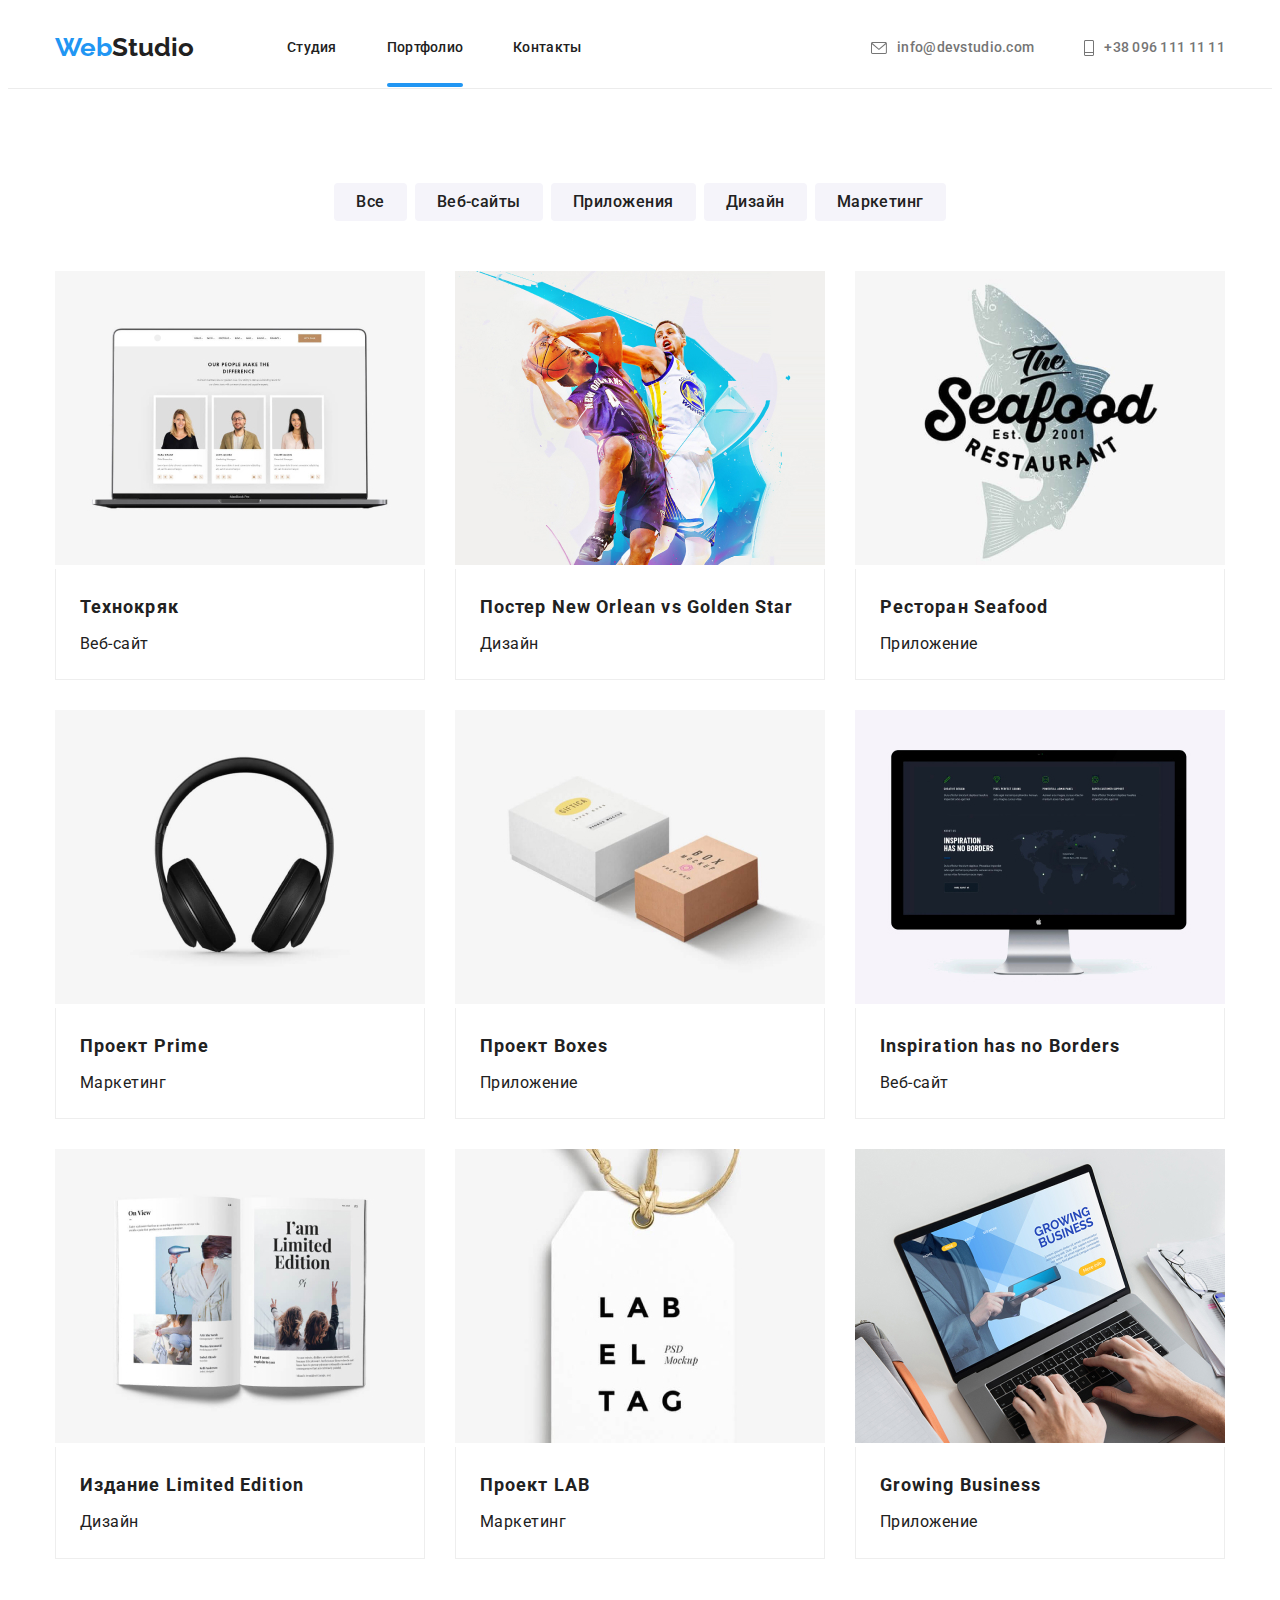
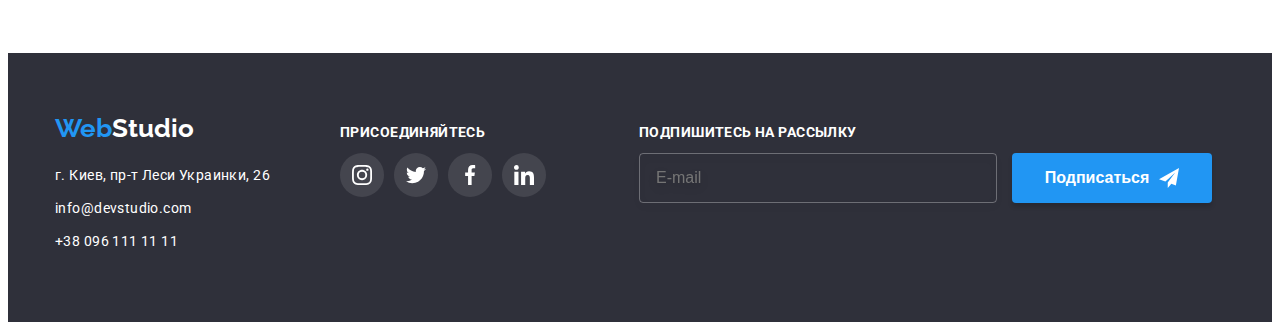
==== portfolio.html @ 54c2283b "first" ====
<!DOCTYPE html>
<html lang="en">
<head>
    <meta charset="UTF-8">
    <meta http-equiv="X-UA-Compatible" content="IE=edge">
    <meta name="viewport" content="width=device-width, initial-scale=1.0">
    <title>Document</title>
    <link rel="preconnect" href="https://fonts.googleapis.com">
    <link rel="preconnect" href="https://fonts.gstatic.com" crossorigin>
    <link href="https://fonts.googleapis.com/css2?family=Raleway:wght@700&family=Roboto:wght@400;500;700;900&display=swap"
        rel="stylesheet">
        <link rel="stylesheet" href="https://cdnjs.cloudflare.com/ajax/libs/modern-normalize/1.1.0/modern-normalize.min.css"
            integrity="sha512-wpPYUAdjBVSE4KJnH1VR1HeZfpl1ub8YT/NKx4PuQ5NmX2tKuGu6U/JRp5y+Y8XG2tV+wKQpNHVUX03MfMFn9Q=="
            crossorigin="anonymous" referrerpolicy="no-referrer" />
    <link rel="stylesheet" href="./css/styles.css">
</head>
<body>
<header class="header header-portfolio">
    <div class="container header-container">
        <div class="connect-header-logo">
            <a class="logo-title-up link" href=""><span class="logo-letters-up">Web</span>Studio</a>
        </div>
        <!--Navigation panel-->
        <nav class="nav-list">
            <ul class="header-list list">
                <li class="header-item"><a class="menu-link  link " href="./index.html">Студия</a></li>
                <li class="header-item"><a class="menu-link curent-page link" href="./portfolio.html">Портфолио</a></li>
                <li class="header-item"><a class="menu-link link" href="">Контакты</a></li>
            </ul>
        </nav>

        <ul class="nav-link list">
            <li class="item nav-items">
                <a class="mail-item link" href="mailto:info@devstudio.com">
                    <svg class="mail-icon" width="16" height="12">
                        <use href="./images/symbol-defs.svg#icon-mail"></use>
                    </svg>info@devstudio.com
                </a>

            </li>
            <li class="item nav-items">
                <a class="phone-item link" href="tel:+380961111111">
                    <svg class="phone-icon" width="10" height="16">
                        <use href="./images/symbol-defs.svg#icon-phone"></use>
                    </svg>+38 096 111 11 11</a>
            </li>
        </ul>
    </div>
</header>
<main>

        <section class="filter-section">
            <div class="filter-container container">
            <ul class="filter-section-list list">
                <li class="item">
                    <button type="button" class="button">Все</button>
                </li>
            
                <li class="item">
                    <button type="button" class="button">Веб-сайты</button>
                </li>
            
                <li class="item">
                    <button type="button" class="button">Приложения</button>
                </li>
            
                <li class="item">
                    <button type="button" class="button">Дизайн</button>
                </li>
            
                <li class="item">
                    <button type="button" class="button">Маркетинг</button>
                </li>
            </ul>

            <ul class="portfolio-list list">
               <li class="portfolio-list-item">
                   <div class="portfolio-card-wrap">
                        <img class="portfolio-image" src="./images/img.jpg" alt="страница сайта" width="370" >
                        <p class="portfolio-txt">Технокряк это современная площадка распространения коронавируса. Компании используют эту платформу для цифрового
                        шпионажа и атак на защищённые сервера конкурентов.</p>
                    </div>
                    <div class="portfolio-cards">
                        <h2 class="portfolio-list-title">Технокряк</h2>
                        <p class="portfolio-list-paragraph">Веб-сайт</p>
                    </div>
               </li>
                <li class="portfolio-list-item">
                    <div class="portfolio-card-wrap">
                        <img class="portfolio-image" src="./images/basketball.jpg" alt="баскетбол" width="370">
                        <p class="portfolio-txt">Технокряк это современная площадка распространения коронавируса. Компании используют эту платформу для цифрового
                        шпионажа и атак на защищённые сервера конкурентов.</p>
                    </div>
                    <div class="portfolio-cards">
                        <h2 class="portfolio-list-title">Постер New Orlean vs Golden Star</h2>
                        <p class="portfolio-list-paragraph">Дизайн</p>
                    </div>
                </li>
                <li class="portfolio-list-item">
                    <div class="portfolio-card-wrap">
                        <img class="portfolio-image" src="./images/seafood.jpg" alt="логотип ресторана" width="370">
                        <p class="portfolio-txt">Технокряк это современная площадка распространения коронавируса. Компании используют эту платформу для цифрового
                        шпионажа и атак на защищённые сервера конкурентов.</p>
                    </div>

                    <div class="portfolio-cards">
                        <h2 class="portfolio-list-title">Ресторан Seafood</h2>
                        <p class="portfolio-list-paragraph">Приложение</p>
                    </div>
               </li>
               <li class="portfolio-list-item">
                   <div class="portfolio-card-wrap">
                        <img class="portfolio-image" src="./images/prime.jpg" alt="наушники" width="370">
                        <p class="portfolio-txt">Технокряк это современная площадка распространения коронавируса. Компании используют эту платформу для цифрового
                        шпионажа и атак на защищённые сервера конкурентов.</p>
                    </div>
                    <div class="portfolio-cards">
                        <h2 class="portfolio-list-title">Проект Prime</h2>
                        <p class="portfolio-list-paragraph">Маркетинг</p>
                    </div>
                </li>
                <li class="portfolio-list-item">
                    <div class="portfolio-card-wrap">
                        <img class="portfolio-image" src="./images/boxes.jpg" alt="коробки" width="370">
                        <p class="portfolio-txt">Технокряк это современная площадка распространения коронавируса. Компании используют эту платформу для цифрового
                        шпионажа и атак на защищённые сервера конкурентов.</p>
                    </div>
                    <div class="portfolio-cards">
                        <h2 class="portfolio-list-title">Проект Boxes</h2>
                        <p class="portfolio-list-paragraph">Приложение</p>
                    </div>
                </li>
                <li class="portfolio-list-item">
                    <div class="portfolio-card-wrap">
                        <img class="portfolio-image" src="./images/no-borders.jpg" alt="монитор" width="370">
                        <p class="portfolio-txt">Технокряк это современная площадка распространения коронавируса. Компании используют эту платформу для цифрового
                        шпионажа и атак на защищённые сервера конкурентов.</p>
                    </div>
                    <div class="portfolio-cards">
                        <h2 class="portfolio-list-title">Inspiration has no Borders</h2>
                        <p class="portfolio-list-paragraph">Веб-сайт</p>
                    </div>
                </li>
                <li class="portfolio-list-item">
                    <div class="portfolio-card-wrap">
                        <img class="portfolio-image" src="./images/book.jpg" alt="книга" width="370">
                        <p class="portfolio-txt">Технокряк это современная площадка распространения коронавируса. Компании используют эту платформу для цифрового
                        шпионажа и атак на защищённые сервера конкурентов.</p>
                    </div>
                    <div class="portfolio-cards">
                        <h2 class="portfolio-list-title">Издание Limited Edition</h2>
                        <p class="portfolio-list-paragraph">Дизайн</p>
                    </div>
                </li>
                <li class="portfolio-list-item">
                    <div class="portfolio-card-wrap">
                        <img class="portfolio-image" src="./images/lab.jpg" alt="бирка" width="370">
                        <p class="portfolio-txt">Технокряк это современная площадка распространения коронавируса. Компании используют эту платформу для цифрового
                        шпионажа и атак на защищённые сервера конкурентов.</p>
                    </div>
                    <div class="portfolio-cards">
                        <h2 class="portfolio-list-title">Проект LAB</h2>
                        <p class="portfolio-list-paragraph">Маркетинг</p>
                    </div>
                </li>
                <li class="portfolio-list-item">
                    <div class="portfolio-card-wrap">
                        <img class="portfolio-image" src="./images/notebook.jpg" alt="ноутбук" width="370">
                        <p class="portfolio-txt">Технокряк это современная площадка распространения коронавируса. Компании используют эту платформу для цифрового
                        шпионажа и атак на защищённые сервера конкурентов.</p>
                    </div>
                    <div class="portfolio-cards">
                        <h2 class="portfolio-list-title">Growing Business</h2>
                        <p class="portfolio-list-paragraph">Приложение</p>
                    </div>
                </li>
            </ul>
            </div>
        </section>
</main>
<footer class="footer">
    <div class="footer-container container">
        <div class="main-nav-footer">
            <div class="logo-footer">
                <a class="logo-title-down link" href="./Index.html"><span class="logo-letters-down">Web</span>Studio</a>
            </div>
            <address class="address-font">
                <p class="address-footer"> г. Киев, пр-т Леси Украинки, 26</p>

                <ul class="nav-link-down list">
                    <li class="item">
                        <a class="link" href="mailto:info@devstudio.com">info@devstudio.com</a>
                    </li>
                    <li class="item">
                        <a class="link" href="tel:+380961111111">+38 096 111 11 11</a>
                    </li>
                </ul>
            </address>
        </div>
        <div class="social-nav-footer">
            <h3 class="footer-social-title">Присоединяйтесь</h3>
            <ul class="footer-social-list list">
                <li class="footer-social-item">
                    <a class="footer-social-link" href="">
                        <svg class="footer-social-icon" width="20" height="20">
                            <use href="./images/symbol-defs.svg#icon-instagram"></use>
                        </svg></a>
                </li>
                <li class="footer-social-item">
                    <a class="footer-social-link" href="">
                        <svg class="footer-social-icon" width="20" height="20">
                            <use href="./images/symbol-defs.svg#icon-twitter"></use>
                        </svg></a>
                </li>
                <li class="footer-social-item">
                    <a class="footer-social-link" href="">
                        <svg class="footer-social-icon" width="20" height="20">
                            <use href="./images/symbol-defs.svg#icon-facebook"></use>
                        </svg></a>
                </li>
                <li class="footer-social-item">
                    <a class="footer-social-link" href="">
                        <svg class="footer-social-icon" width="20" height="20">
                            <use href="./images/symbol-defs.svg#icon-linkedin"></use>
                        </svg></a>
                </li>
            </ul>
        </div>

        <div class="subscribe-area">
            <h3 class="subscibe-area-title">подпишитесь на рассылку</h2>
            
            <form  class="subscribe-form" action="">
            <input type="email"
             class="subscribe-input"
             name="e-mail" 
             placeholder="E-mail"
             required>
            <button type="submit" class="subscribe-btn">Подписаться
                <svg class="send-icon" width="20" height="20">
                    <use href="./images/symbol-defs.svg#icon-send" ></use> 
                </svg>
            </button>
           
            </form>

        </div>
    </div>
</footer>
</body>
</html>
---- css/styles.css ----
/* первичный цвет #212121 */
/* вторичный текст #757575 */
/* Цвет шрифта оглавления героя #FFFFFF */
/* Фон выделения  #2196F3 */
/* Фон хедера #FFFFFF */
/* Фон первой секции #E5E5E5 */
/* Фон второй секции  #F5F4FA */

*,
*::before,
*::after {
  box-sizing: border-box;
}

p,
h1,
h2,
h3,
h4,
h5,
h6 {
  margin: 0;
}

ul {
  margin: 0;
  padding: 0;
}

.container {
  width: 1200px;
  padding-left: 15px;
  padding-right: 15px;
  margin: 0 auto;
}

.header-container {
  display: flex;
  align-items: center;
  /*  height: 80px; */
}

:root {
  --primary-text-color: #212121;
  --secondary-text-color: #757575;
  --accent-color: #2196f3;
  --white-text-color: #ffffff;
  --header-bg-color: #ffffff;
  --footer-bg-color: #2f303a;
  --section-bg-color: #f5f4fa;
  --clients-section-bg-color: #e5e5e5;
}
body {
  color: var(--primary-text-color);
  font-family: Roboto, sans-serif;
  font-style: normal;
  font-weight: 400;
  font-size: 14px;
  line-height: 1.14;
}
/*сброс точек списка*/
.list {
  list-style: none;
}
/*обнуление подчёркивания ссылок*/
.link {
  text-decoration: none;
}
/*----------------header-----------------------*/
.header {
  background-color: var(--header-bg-color);
}

.header-portfolio {
  border-bottom: 1px solid #ececec;
}

.header-list {
  display: flex;
}

.menu-link {
  padding-top: 32px;
  padding-bottom: 32px;
  position: relative;
  transition: color 250ms cubic-bezier(0.4, 0, 0.2, 1);
}

.curent-page::after {
  content: '';
  position: absolute;
  left: 0;
  bottom: 0;
  width: 100%;
  height: 4px;
  background-color: var(--accent-color);
  border-radius: 2px;
}

.nav-link {
  display: flex;
  margin-left: auto;
}

.connect-header-logo {
  padding-right: 93px;
  padding-top: 24px;
  padding-bottom: 25px;
}

.header-item {
  margin-right: 50px;
}

.header-item:last-child {
  margin-right: 0;
}

.nav-link .item + .item {
  margin-left: 50px;
}

.nav-items {
}

.nav-items .link:hover,
.nav-items .link:focus {
  color: var(--accent-color);
  fill: currentColor;
}

.mail-item {
  display: inline-flex;
  align-items: center;
  fill: #757575;
  padding-top: 32px;
  padding-bottom: 32px;
  transition: color 250ms cubic-bezier(0.4, 0, 0.2, 1);
}

.mail-icon {
  margin-right: 10px;
}

.phone-item {
  display: inline-flex;
  align-items: center;
  fill: #757575;
  padding-top: 32px;
  padding-bottom: 32px;
  transition: color 250ms cubic-bezier(0.4, 0, 0.2, 1);
}

.phone-icon {
  margin-right: 10px;
}

.nav-list .link:hover,
.nav-list .link:focus {
  color: var(--accent-color);
  fill: currentColor;
}
/*----------------hero-section-----------------------*/
.hero-section {
  height: 600px;
  max-width: 1600px;
  margin-left: auto;
  margin-right: auto;
  padding-top: 200px;
  padding-bottom: 200px;

  background-image: linear-gradient(to right, rgba(47, 48, 58, 0.4), rgba(47, 48, 58, 0.4)),
    url(../images/hero-img.jpg);
  background-repeat: no-repeat;
  background-size: cover;
  background-position: center;
}

.hero-container {
  display: flex;
  flex-direction: column;
  align-items: center;
}

/*оглавление героя*/
.hero-title {
  color: var(--white-text-color);
  font-weight: 900;
  font-size: 44px;
  line-height: 1.4;
  text-align: center;
  letter-spacing: 0.06em;
  text-transform: uppercase;

  display: flex;
  margin-bottom: 30px;
}

.hero-button {
  background-color: var(--accent-color);
  color: #ffffff;
  font-weight: 700;
  font-size: 16px;
  line-height: 1.87;
  width: 200px;
  height: 50px;
  background: #2196f3;
  box-shadow: 0px 4px 4px rgba(0, 0, 0, 0.15);
  border-radius: 4px;
  padding: 10px 32px;
  border: transparent;
  cursor: pointer;
}

/*----------------skills-section--------------*/

.skills-section {
  padding-top: 94px;
  padding-bottom: 94px;
}
/*.skills-box {
  height: 120px;
  display: flex;
  justify-content: center;
  border: transparent;
  background-color: #f5f4fa;
  border-radius: 4px;

  margin-bottom: 10px;
  margin-right: 30px;
  align-items: center;
}
*/

.skills-list-item {
  width: 270px;
}

.skills-list {
  display: flex;
  justify-content: center;
}

.skills-container-item {
  width: 270px;
  height: 120px;
  display: flex;
  justify-content: center;
  align-items: center;
  border: transparent;
  background-color: #f5f4fa;
  border-radius: 4px;
  margin-bottom: 30px;
}

.skills-list-item + .skills-list-item {
  margin-left: 30px;
}

.skills-list-title {
  font-weight: 700;
  font-size: 14px;
  line-height: 1.14;
  letter-spacing: 0.03em;
  text-transform: uppercase;
  margin-bottom: 10px;
}

.skills-list-paragraph {
  color: var(--secondary-text-color);
  font-weight: 400;
  font-size: 14px;
  line-height: 1.7;
  letter-spacing: 0.03em;
}
/*----------------work-list-container--------------*/
.work-list-section {
  padding-bottom: 94px;
}

.work-list-title {
  font-weight: 700;
  font-size: 36px;
  line-height: 1.17;
  text-align: center;
  letter-spacing: 0.03em;
  margin-bottom: 50px;
}

.work-list {
  display: flex;
}
.work-list .item:not(:last-child) {
  margin-right: 30px;
}

.work-list-txt {
  position: absolute;
  width: 100%;
  bottom: 0;
  left: 0;
  padding-top: 27px;
  padding-bottom: 27px;
  display: flex;
  justify-content: center;
  background: rgba(47, 48, 58, 0.8);
  transform: translateY(100%);
  transition: transform 250ms cubic-bezier(0.4, 0, 0.2, 1);

  font-weight: bold;
  font-size: 14px;
  line-height: 1.14;
  text-align: center;
  letter-spacing: 0.03em;
  color: #ffffff;
}

.work-list-item:hover .work-list-txt {
  transform: translateY(0);
}

.work-list-box {
  position: relative;
  display: inline-flex;
  overflow: hidden;
}

/*----------------team-section--------------*/
.team-section {
  padding-top: 94px;
  padding-bottom: 94px;
  background-color: var(--section-bg-color);
  width: auto;
}

.team-list {
  display: flex;
  justify-content: center;
}
.team-cards {
  width: 270px;
  background: #ffffff;

  transition: box-shadow 250ms cubic-bezier(0.4, 0, 0.2, 1);
  border-radius: 0px 0px 4px 4px;
  padding-bottom: 30px;
}

.team-cards:hover {
  box-shadow: 0px 1px 3px rgba(0, 0, 0, 0.12), 0px 1px 1px rgba(0, 0, 0, 0.14),
    0px 2px 1px rgba(0, 0, 0, 0.2);
}

.team-list .item:not(:last-child) {
  margin-right: 30px;
}

.team-title {
  font-weight: 700;
  font-size: 36px;
  line-height: 1.17;
  text-align: center;
  letter-spacing: 0.03em;
  margin-bottom: 50px;
}

.team-title-item {
  font-weight: 500;
  font-size: 16px;
  line-height: 1.2;
  letter-spacing: 0.03em;
  text-align: center;
  margin-bottom: 10px;
  padding-top: 30px;
}
.team-paragraph-item {
  color: var(--secondary-text-color);
  font-weight: 400;
  font-size: 16px;
  line-height: 1.2;
  letter-spacing: 0.03em;
  text-align: center;
  margin-bottom: 16px;
}
.team-social-list {
  display: flex;
  justify-content: center;
}

.team-social-item {
  width: 44px;
  height: 44px;
}

.team-social-link {
  width: 100%;
  height: 100%;
  border-radius: 50%;
  display: flex;
  justify-content: center;
  align-items: center;

  color: white;

  transition: background-color 250ms cubic-bezier(0.4, 0, 0.2, 1);
}

.team-social-link:hover,
.team-social-link:focus {
  background-color: var(--accent-color);
}

.team-social-link:hover .team-social-icon,
.team-social-link:focus .team-social-icon {
  fill: currentColor;
}

.team-social-icon {
  fill: #afb1b8;
  transition: fill 250ms cubic-bezier(0.4, 0, 0.2, 1);
}

.team-social-item + .team-social-item {
  margin-left: 10px;
}
/*----------------clients-section--------------*/
.clients-section {
  padding-top: 94px;
  padding-bottom: 94px;
}

.clients-title {
  font-weight: 700;
  font-size: 36px;
  line-height: 1.17;
  text-align: center;
  letter-spacing: 0.03em;
  margin-bottom: 50px;
}

.clients-list {
  display: flex;
  justify-content: center;
}

.clients-list-item {
  width: 170px;
  height: 92px;
  border: 1px solid #afb1b8;
  border-radius: 4px;
}

.clients-link {
  width: 100%;
  height: 100%;
  display: flex;
  align-items: center;
  justify-content: center;
  transition: fill 250ms cubic-bezier(0.4, 0, 0.2, 1);
}

.clients-list-item + .clients-list-item {
  margin-left: 30px;
  transition: border 250ms cubic-bezier(0.4, 0, 0.2, 1);
}

.clients-icon {
  fill: #afb1b8;
  transition: fill 250ms cubic-bezier(0.4, 0, 0.2, 1);
}

.clients-list-item:hover,
.clients-list-item:focus {
  border: 1px solid var(--accent-color);
}

.clients-link:hover .clients-icon,
.clients-link:focus .clients-icon {
  fill: var(--accent-color);
}

/*----------------footer-container--------------*/
.footer {
  padding-top: 60px;
  padding-bottom: 60px;
}
.footer-container {
  display: flex;
}

.social-nav-footer {
  width: 206px;
  height: 80px;
  margin-top: 12px;
  margin-bottom: 40px;

  margin-left: 70px;
}

.footer-social-title {
  margin-bottom: 20px;
  font-weight: bold;
  font-size: 14px;
  line-height: 1.14px;
  letter-spacing: 0.03em;
  text-transform: uppercase;
  color: #ffffff;
  display: inline-flex;
}

.footer-social-list {
  display: flex;
}
.footer-social-icon {
  fill: #ffffff;
}

.footer-social-item + .footer-social-item {
  margin-left: 10px;
}

.footer-social-link {
  width: 44px;
  height: 44px;
  border-radius: 50%;
  background: rgba(255, 255, 255, 0.1);
  display: flex;
  align-items: center;
  justify-content: center;
  transition: background-color 250ms cubic-bezier(0.4, 0, 0.2, 1);
}

.footer-social-link:hover,
.footer-social-link:focus {
  background-color: var(--accent-color);
}

.logo-footer {
  margin-bottom: 20px;
}

.nav-link-down .item {
  margin-bottom: 9px;
}
.address-footer {
  margin-bottom: 9px;
}
/*характеристики шрифта логотипа*/
.logo-title-up {
  color: var(--primary-text-color);
  font-family: Raleway, sans-serif;
  font-style: normal;
  font-weight: 700;
  font-size: 26px;
  line-height: 1.2;
}
/*назначение цвета первых букв логотипа сверху*/
.logo-letters-up {
  color: var(--accent-color);
}

/*панель навигации*/
.nav-list .link {
  color: var(--primary-text-color);

  font-weight: 500;
  font-size: 14px;
  line-height: 1.14;
  letter-spacing: 0.02em;
}

/*панель ссылок хедера*/
.nav-link .link {
  color: var(--secondary-text-color);
  font-weight: 500;
  font-size: 14px;
  line-height: 1.14;
  letter-spacing: 0.02em;
}

.footer {
  background-color: var(--footer-bg-color);
}

.logo-letters-down {
  color: var(--accent-color);
}

.logo-title-down {
  color: var(--white-text-color);
  font-family: Raleway, sans-serif;
  font-style: normal;
  font-weight: 700;
  font-size: 26px;
  line-height: 1.2;
}

/*назначение характеристик строке адреса*/
.address-font p {
  color: var(--white-text-color);
  font-style: normal;
  font-size: 14px;
  line-height: 1.7;
  letter-spacing: 0.03em;
}

.nav-link-down a {
  text-decoration: none;
  list-style: none;
  font-style: normal;
  font-size: 14px;
  line-height: 1.7;
  letter-spacing: 0.03em;
  /*color: rgba(255, 255, 255, 0.6);*/
  color: var(--white-text-color);
}

.subscribe-area {
  margin-left: 93px;
  margin-top: 12px;
}

.subscibe-area-title {
  margin-bottom: 20px;

  font-weight: bold;
  font-size: 14px;
  line-height: 1.14px;
  letter-spacing: 0.03em;
  text-transform: uppercase;
  color: #ffffff;
  display: inline-flex;
}

.subscibe-form {
  display: flex;
}
.subscribe-input {
  width: 358px;
  height: 50px;
  padding-left: 16px;
  padding-right: 16px;

  background-color: transparent;
  border: 1px solid rgba(255, 255, 255, 0.3);
  box-sizing: border-box;
  filter: drop-shadow(0px 4px 4px rgba(0, 0, 0, 0.15));
  border-radius: 4px;
  color: rgba(255, 255, 255, 0.6);
  font-size: 16px;
  line-height: 1.25;
  outline: none;
  /*   border: transparent; */
}

.subscribe-input::placeholder {
  font-size: 16px;
  line-height: 1.25;
}

.subscribe-btn {
  margin-left: 12px;

  padding-top: 10px;
  padding-bottom: 10px;
  display: inline-flex;
  align-items: center;
  justify-content: center;

  width: 200px;
  height: 50px;
  background-color: var(--accent-color);
  color: #ffffff;
  background: #2196f3;
  box-shadow: 0px 4px 4px rgba(0, 0, 0, 0.15);
  border-radius: 4px;
  font-weight: 700;
  font-size: 16px;
  line-height: 1.9;
  border: transparent;
}
.send-icon {
  margin-left: 10px;
}
/*------------------portfolio.html----------------------*/
.filter-section {
  padding-top: 94px;
  padding-bottom: 94px;
}

.filter-section-list .button {
  color: var(--primary-text-color);
  font-family: Roboto;
  font-style: normal;
  font-weight: 500;
  font-size: 16px;
  line-height: 1.6;
  letter-spacing: 0.03em;
  padding: 6px 22px;
  background-color: #f5f4fa;
  border-radius: 4px;
  border: transparent;
  transition: color 250ms cubic-bezier(0.4, 0, 0.2, 1);
  transition: background-color 250ms cubic-bezier(0.4, 0, 0.2, 1);
}

.filter-section-list .button:hover,
.filter-section-list .button:focus {
  background-color: var(--accent-color);
  color: #ffffff;
}

.filter-section-list .button {
  cursor: pointer;
}

.portfolio-list-title {
  font-weight: 700;
  font-size: 18px;
  line-height: 2;
  letter-spacing: 0.06em;
  margin-bottom: 4px;
  margin-left: 24px;
}

.portfolio-list-paragraph {
  font-size: 16px;
  line-height: 1.9;
  letter-spacing: 0.03em;
  margin-left: 24px;
}
/*------------filter-container----------*/

.filter-section-list {
  display: flex;
  justify-content: center;
  margin-bottom: 50px;
}
.filter-section-list .item:not(:last-child) {
  margin-right: 8px;
}
/*------------portfolio-list----------*/

.portfolio-list-item:hover .portfolio-txt {
  transform: translateY(0);
}

.portfolio-txt {
  position: absolute;
  top: 0;
  left: 0;
  width: 100%;
  height: 100%;
  padding: 63px 24px;
  font-weight: normal;
  font-size: 18px;
  line-height: 1.55;
  letter-spacing: 0.03em;
  color: #ffffff;
  background: rgba(33, 150, 243, 0.9);
  transform: translateY(100%);
  transition: transform 250ms;
  /* overflow: auto; */
}

.portfolio-card-wrap {
  position: relative;
  display: inline-block;
  overflow: hidden;
}

.portfolio-list {
  display: flex;
  flex-wrap: wrap;
}
.portfolio-list-item {
  margin-right: 30px;
  justify-content: center;
  margin-bottom: 30px;
  transition: box-shadow 250ms cubic-bezier(0.4, 0, 0.2, 1);
}

.portfolio-list-item:nth-child(3n) {
  margin-right: 0;
}

.portfolio-list-item:nth-last-child(-n + 3) {
  margin-bottom: 0;
}

.portfolio-image {
  display: block;
}

.portfolio-cards {
  border-left: 1px solid #eeeeee;
  border-right: 1px solid #eeeeee;
  border-bottom: 1px solid #eeeeee;
  padding-top: 20px;
  padding-bottom: 20px;
}
.portfolio-list-item:hover {
  box-shadow: 0px 1px 1px rgba(0, 0, 0, 0.12), 0px 4px 4px rgba(0, 0, 0, 0.06),
    1px 4px 6px rgba(0, 0, 0, 0.16);
}

.backdrop {
  width: 100vw;
  height: 100vh;
  background: rgba(0, 0, 0, 0.2);
  position: absolute;
  top: 0;
  left: 0;
  position: fixed;
}

.modal {
  width: 528px;
  min-height: 581px;
  background-color: #ffffff;
  border-radius: 4px;
  padding: 40px;

  position: absolute;
  top: 50%;
  left: 50%;
  transform: translate(-50%, -50%);
  transition: box-shadow 250ms cubic-bezier(0.4, 0, 0.2, 1);
}

.modal:hover {
  box-shadow: 0px 1px 3px rgba(0, 0, 0, 0.12), 0px 1px 1px rgba(0, 0, 0, 0.14),
    0px 2px 1px rgba(0, 0, 0, 0.2);
}

.modal-close {
  position: absolute;
  top: 14px;
  right: 14px;
  width: 30px;
  height: 30px;
  background-color: transparent;
  border: 1px solid rgba(0, 0, 0, 0.1);
  border-radius: 50%;
  display: flex;
  justify-content: center;
  align-items: center;
  cursor: pointer;
}

.is-hidden {
  visibility: hidden;
  opacity: 0;
  pointer-events: none;
}
.modal-title {
  margin-bottom: 30px;

  font-weight: 700;
  font-size: 20px;
  line-height: 1.15;
  text-align: center;
  letter-spacing: 0.03em;
  color: var(--primary-text-color);
}

.modal-input {
  width: 100%;
  height: 40px;

  padding-left: 45px;

  border: 1px solid rgba(33, 33, 33, 0.2);
  box-sizing: border-box;
  border-radius: 4px;
  outline: none;
  transition: border 250ms cubic-bezier(0.4, 0, 0.2, 1);
}

.comment-place {
  width: 100%;
  height: 120px;
  resize: none;
  margin-bottom: 20px;
  border: 1px solid rgba(33, 33, 33, 0.2);
  box-sizing: border-box;
  border-radius: 4px;
  transition: border 250ms cubic-bezier(0.4, 0, 0.2, 1);
}

.modal-btn-send {
  display: block;
  width: 200px;
  height: 50px;
  margin: 0 auto;

  cursor: pointer;
  font-weight: 700;
  font-size: 16px;
  line-height: 30px;
  background: var(--accent-color);
  box-shadow: 0px 4px 4px rgba(0, 0, 0, 0.15);

  border-radius: 4px;
  color: #ffffff;
  border: transparent;
}

/* .button-wrap {
  display: flex;
  justify-content: center;
} */

/* .modal-input-wrap {
  position: relative;
} */
.modal-input-icon {
  position: absolute;
  top: 50%;
  left: 12px;
  transform: translateY(-50%);
  transition: fill 250ms cubic-bezier(0.4, 0, 0.2, 1);
}

.modal-input:focus + .modal-input-icon {
  fill: var(--accent-color);
}

.modal-input:focus {
  border-color: var(--accent-color);
}

.comment-place {
  padding: 16px;

  outline: none;
}
.comment-place:focus {
  border-color: var(--accent-color);
}

.modal-input-wrap {
  position: relative;
  margin-bottom: 10px;
}

.input-lable {
  display: block;
  margin-bottom: 4px;

  font-size: 12px;
  line-height: 1.16;
  letter-spacing: 0.01em;
  color: #757575;
}

.checkbox-lable {
  display: flex;
  align-items: center;

  font-size: 14px;
  line-height: 1.7;
  color: #757575;
  margin-bottom: 30px;
}

.agreement-link {
  color: var(--accent-color);
}
.agreement-link:visited {
  color: var(--accent-color);
}

.checkbox-icon {
  display: inline-block;
  width: 16px;
  height: 15px;
  border: 2px solid #212121;
  border-radius: 2px;
  margin-right: 7px;
}

.checkbox-input:checked + .checkbox-icon {
  background-color: var(--accent-color);
  background-image: url(../images/svg/check.svg);
  background-size: contain;
  background-repeat: no-repeat;
  /*  background-origin: border-box; */
  border-color: var(--accent-color);
}

.checkbox-input {
  position: absolute;
  clip: rect(0 0 0 0);
  width: 1px;
  height: 1px;
  margin: -1px;
  overflow: hidden;
}

.modal-close:hover .close-icon {
  fill: var(--accent-color);
}
.close-icon {
  transition: fill 250ms cubic-bezier(0.4, 0, 0.2, 1);
}
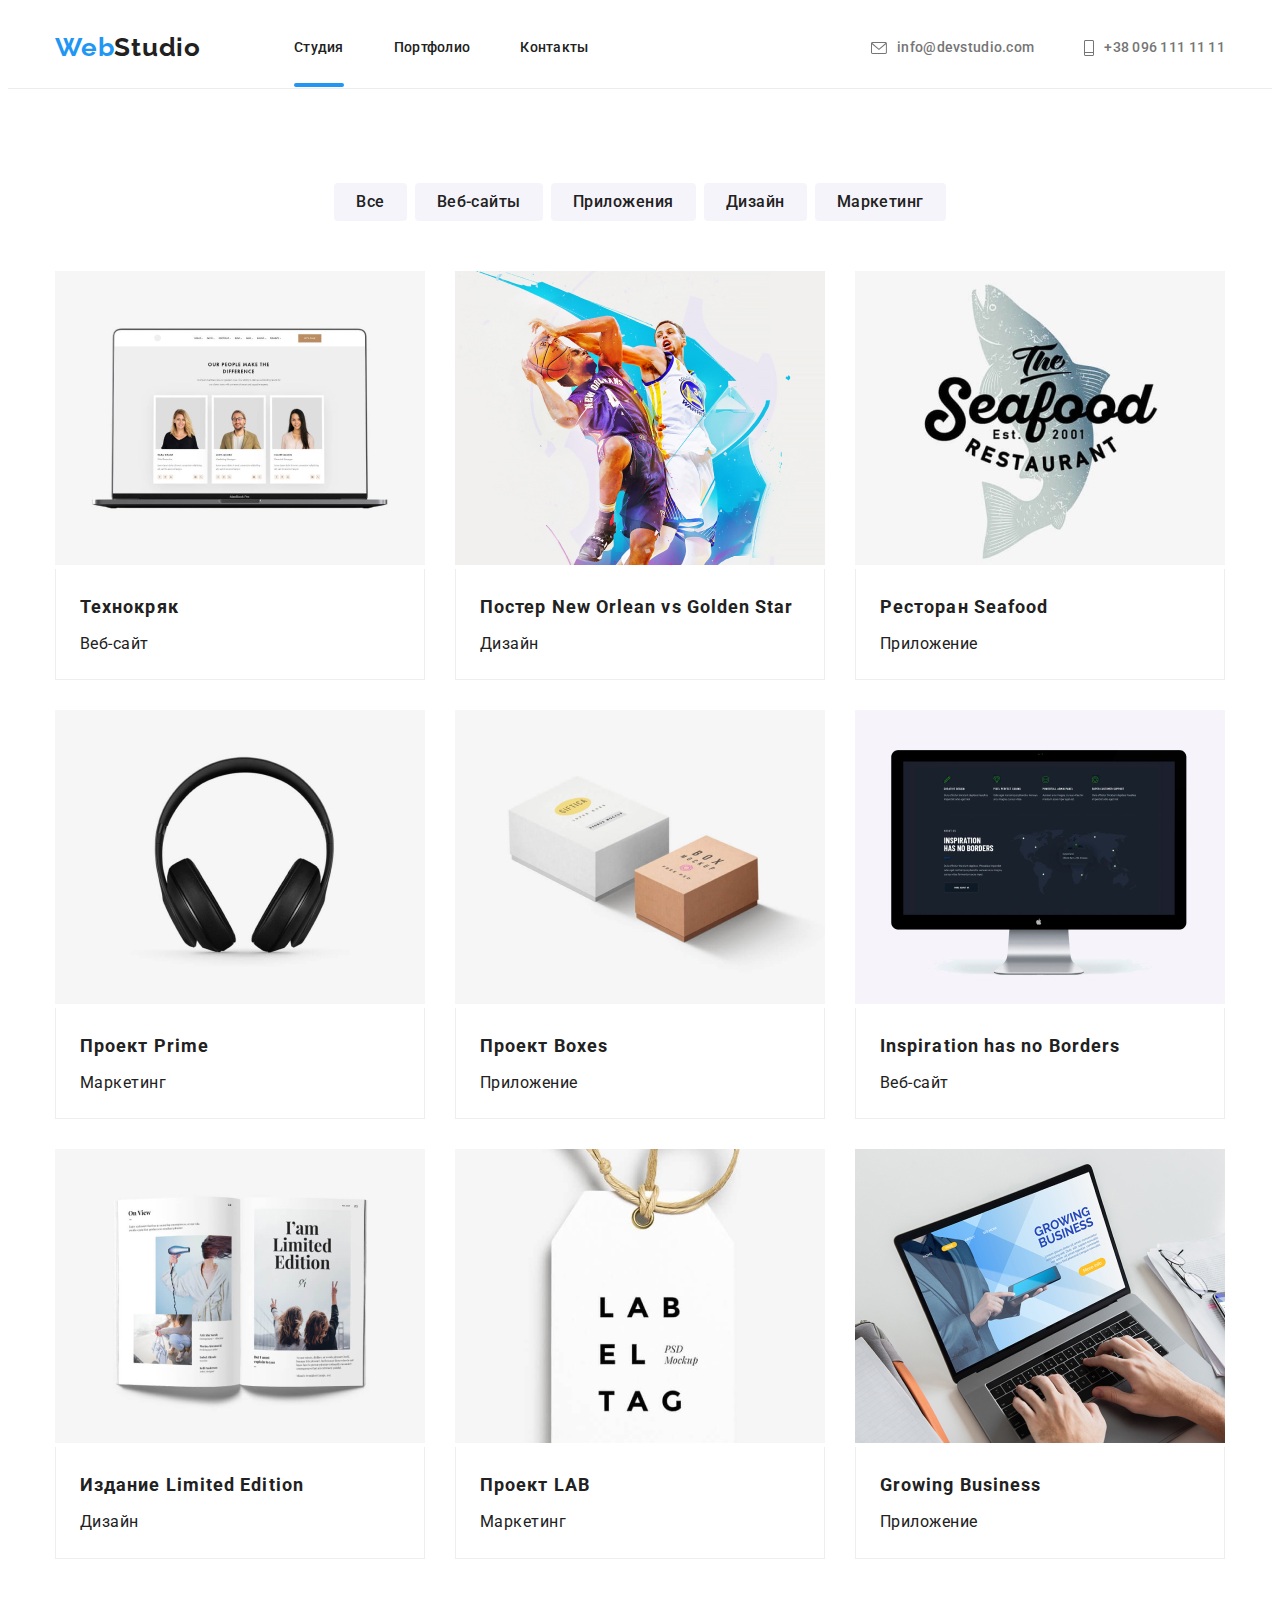
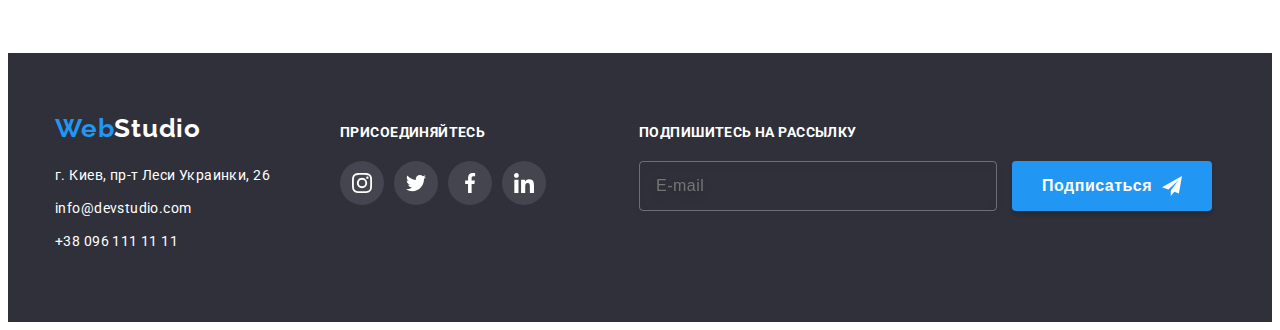
==== commit 716c10a6: "last 14/12/21" ====
--- a/portfolio.html
+++ b/portfolio.html
@@ -13,40 +13,41 @@
             integrity="sha512-wpPYUAdjBVSE4KJnH1VR1HeZfpl1ub8YT/NKx4PuQ5NmX2tKuGu6U/JRp5y+Y8XG2tV+wKQpNHVUX03MfMFn9Q=="
             crossorigin="anonymous" referrerpolicy="no-referrer" />
     <link rel="stylesheet" href="./css/styles.css">
+    <link rel="stylesheet" href="./css/main.min.css">
 </head>
 <body>
-<header class="header header-portfolio">
-    <div class="container header-container">
-        <div class="connect-header-logo">
-            <a class="logo-title-up link" href=""><span class="logo-letters-up">Web</span>Studio</a>
+<header class="header header--portfolio">
+        <div class="container header-container">
+            <div class="header__logo">
+        <a class="header__logo-link-up link" href=""><span class="logo-letters-up">Web</span>Studio</a>
         </div>
         <!--Navigation panel-->
-        <nav class="nav-list">
+        <nav class="header__nav-list">
             <ul class="header-list list">
-                <li class="header-item"><a class="menu-link  link " href="./index.html">Студия</a></li>
-                <li class="header-item"><a class="menu-link curent-page link" href="./portfolio.html">Портфолио</a></li>
-                <li class="header-item"><a class="menu-link link" href="">Контакты</a></li>
+                <li class="header-list__item"><a class="header-list__link link curent-page " href="./index.html">Студия</a></li>
+                <li class="header-list__item"><a class="header-list__link link" href="./portfolio.html">Портфолио</a></li>
+                <li class="header-list__item"><a class="header-list__link link" href="">Контакты</a></li>
             </ul>
         </nav>
-
-        <ul class="nav-link list">
-            <li class="item nav-items">
-                <a class="mail-item link" href="mailto:info@devstudio.com">
-                    <svg class="mail-icon" width="16" height="12">
+            
+            <ul class="header-contacts list">
+                <li class="header-contacts__nav-item item ">
+                    <a class="header-contacts__mail-link link" href="mailto:info@devstudio.com">
+                        <svg class="header-contacts__mail-icon" width="16" height="12">
                         <use href="./images/symbol-defs.svg#icon-mail"></use>
-                    </svg>info@devstudio.com
-                </a>
-
-            </li>
-            <li class="item nav-items">
-                <a class="phone-item link" href="tel:+380961111111">
-                    <svg class="phone-icon" width="10" height="16">
+                    </svg>info@devstudio.com 
+                    </a>
+                    
+                </li>
+                <li class="header-contacts__nav-item item">
+                     <a class="header-contacts__phone-item link" href="tel:+380961111111">
+                         <svg class="header-contacts__phone-icon" width="10" height="16">
                         <use href="./images/symbol-defs.svg#icon-phone"></use>
                     </svg>+38 096 111 11 11</a>
-            </li>
-        </ul>
-    </div>
-</header>
+                </li>
+            </ul>
+        </div>
+    </header>
 <main>
 
         <section class="filter-section">
@@ -180,64 +181,64 @@
 </main>
 <footer class="footer">
     <div class="footer-container container">
-        <div class="main-nav-footer">
-            <div class="logo-footer">
-                <a class="logo-title-down link" href="./Index.html"><span class="logo-letters-down">Web</span>Studio</a>
+        <div class="footer-nav">
+            <div class="footer-nav__logo">
+            <a class="footer-nav__link-down link" href="./Index.html"><span class="logo-letters--down">Web</span>Studio</a>
             </div>
-            <address class="address-font">
-                <p class="address-footer"> г. Киев, пр-т Леси Украинки, 26</p>
-
-                <ul class="nav-link-down list">
-                    <li class="item">
-                        <a class="link" href="mailto:info@devstudio.com">info@devstudio.com</a>
+            <address class="footer-adress">
+                <p class="footer-adress__text"> г. Киев, пр-т Леси Украинки, 26</p>
+                    
+                <ul class="footer-nav-list list">
+                    <li class="footer-nav-list__item"> 
+                        <a class="footer-nav-list__link link" href="mailto:info@devstudio.com">info@devstudio.com</a>
                     </li>
-                    <li class="item">
-                        <a class="link" href="tel:+380961111111">+38 096 111 11 11</a>
+                    <li class="footer-nav-list__item">
+                        <a class="footer-nav-list__link link" href="tel:+380961111111">+38 096 111 11 11</a>
                     </li>
                 </ul>
             </address>
         </div>
-        <div class="social-nav-footer">
-            <h3 class="footer-social-title">Присоединяйтесь</h3>
+        <div class="footer__social-nav">
+           <h3 class="footer__social-title">Присоединяйтесь</h3>
             <ul class="footer-social-list list">
-                <li class="footer-social-item">
-                    <a class="footer-social-link" href="">
-                        <svg class="footer-social-icon" width="20" height="20">
+                <li class="footer-social__item">
+                    <a class="footer-social__link" href="">
+                        <svg class="footer-social__icon" width="20" height="20">
                             <use href="./images/symbol-defs.svg#icon-instagram"></use>
                         </svg></a>
                 </li>
-                <li class="footer-social-item">
-                    <a class="footer-social-link" href="">
-                        <svg class="footer-social-icon" width="20" height="20">
+                <li class="footer-social__item">
+                    <a class="footer-social__link" href="">
+                        <svg class="footer-social__icon" width="20" height="20">
                             <use href="./images/symbol-defs.svg#icon-twitter"></use>
                         </svg></a>
                 </li>
-                <li class="footer-social-item">
-                    <a class="footer-social-link" href="">
-                        <svg class="footer-social-icon" width="20" height="20">
+                <li class="footer-social__item">
+                    <a class="footer-social__link" href="">
+                        <svg class="footer-social__icon" width="20" height="20">
                             <use href="./images/symbol-defs.svg#icon-facebook"></use>
                         </svg></a>
                 </li>
-                <li class="footer-social-item">
-                    <a class="footer-social-link" href="">
-                        <svg class="footer-social-icon" width="20" height="20">
+                <li class="footer-social__item">
+                    <a class="footer-social__link" href="">
+                        <svg class="footer-social__icon" width="20" height="20">
                             <use href="./images/symbol-defs.svg#icon-linkedin"></use>
                         </svg></a>
                 </li>
             </ul>
         </div>
 
-        <div class="subscribe-area">
-            <h3 class="subscibe-area-title">подпишитесь на рассылку</h2>
+        <div class="footer__subscribe-area">
+            <h3 class="footer__subscribe-area-title">подпишитесь на рассылку</h2>
             
             <form  class="subscribe-form" action="">
             <input type="email"
-             class="subscribe-input"
+             class="subscribe-form__input"
              name="e-mail" 
              placeholder="E-mail"
              required>
-            <button type="submit" class="subscribe-btn">Подписаться
-                <svg class="send-icon" width="20" height="20">
+            <button type="submit" class="subscribe-form__btn">Подписаться
+                <svg class="subscribe-form__icon" width="20" height="20">
                     <use href="./images/symbol-defs.svg#icon-send" ></use> 
                 </svg>
             </button>
--- a/css/styles.css
+++ b/css/styles.css
@@ -1,687 +1,15 @@
-/* первичный цвет #212121 */
-/* вторичный текст #757575 */
-/* Цвет шрифта оглавления героя #FFFFFF */
-/* Фон выделения  #2196F3 */
-/* Фон хедера #FFFFFF */
-/* Фон первой секции #E5E5E5 */
-/* Фон второй секции  #F5F4FA */
-
-*,
-*::before,
-*::after {
-  box-sizing: border-box;
-}
-
-p,
-h1,
-h2,
-h3,
-h4,
-h5,
-h6 {
-  margin: 0;
-}
-
-ul {
-  margin: 0;
-  padding: 0;
-}
-
-.container {
-  width: 1200px;
-  padding-left: 15px;
-  padding-right: 15px;
-  margin: 0 auto;
-}
-
-.header-container {
-  display: flex;
-  align-items: center;
-  /*  height: 80px; */
-}
-
-:root {
-  --primary-text-color: #212121;
-  --secondary-text-color: #757575;
-  --accent-color: #2196f3;
-  --white-text-color: #ffffff;
-  --header-bg-color: #ffffff;
-  --footer-bg-color: #2f303a;
-  --section-bg-color: #f5f4fa;
-  --clients-section-bg-color: #e5e5e5;
-}
-body {
-  color: var(--primary-text-color);
-  font-family: Roboto, sans-serif;
-  font-style: normal;
-  font-weight: 400;
-  font-size: 14px;
-  line-height: 1.14;
-}
-/*сброс точек списка*/
-.list {
-  list-style: none;
-}
-/*обнуление подчёркивания ссылок*/
-.link {
-  text-decoration: none;
-}
-/*----------------header-----------------------*/
-.header {
-  background-color: var(--header-bg-color);
-}
-
-.header-portfolio {
-  border-bottom: 1px solid #ececec;
-}
-
-.header-list {
-  display: flex;
-}
-
-.menu-link {
-  padding-top: 32px;
-  padding-bottom: 32px;
-  position: relative;
-  transition: color 250ms cubic-bezier(0.4, 0, 0.2, 1);
-}
-
-.curent-page::after {
-  content: '';
-  position: absolute;
-  left: 0;
-  bottom: 0;
-  width: 100%;
-  height: 4px;
-  background-color: var(--accent-color);
-  border-radius: 2px;
-}
-
-.nav-link {
-  display: flex;
-  margin-left: auto;
-}
-
-.connect-header-logo {
-  padding-right: 93px;
-  padding-top: 24px;
-  padding-bottom: 25px;
-}
-
-.header-item {
-  margin-right: 50px;
-}
-
-.header-item:last-child {
-  margin-right: 0;
-}
-
-.nav-link .item + .item {
-  margin-left: 50px;
-}
-
-.nav-items {
-}
-
-.nav-items .link:hover,
-.nav-items .link:focus {
-  color: var(--accent-color);
-  fill: currentColor;
-}
-
-.mail-item {
-  display: inline-flex;
-  align-items: center;
-  fill: #757575;
-  padding-top: 32px;
-  padding-bottom: 32px;
-  transition: color 250ms cubic-bezier(0.4, 0, 0.2, 1);
-}
-
-.mail-icon {
-  margin-right: 10px;
-}
-
-.phone-item {
-  display: inline-flex;
-  align-items: center;
-  fill: #757575;
-  padding-top: 32px;
-  padding-bottom: 32px;
-  transition: color 250ms cubic-bezier(0.4, 0, 0.2, 1);
-}
-
-.phone-icon {
-  margin-right: 10px;
-}
-
-.nav-list .link:hover,
-.nav-list .link:focus {
-  color: var(--accent-color);
-  fill: currentColor;
-}
 /*----------------hero-section-----------------------*/
-.hero-section {
-  height: 600px;
-  max-width: 1600px;
-  margin-left: auto;
-  margin-right: auto;
-  padding-top: 200px;
-  padding-bottom: 200px;
-
-  background-image: linear-gradient(to right, rgba(47, 48, 58, 0.4), rgba(47, 48, 58, 0.4)),
-    url(../images/hero-img.jpg);
-  background-repeat: no-repeat;
-  background-size: cover;
-  background-position: center;
-}
-
-.hero-container {
-  display: flex;
-  flex-direction: column;
-  align-items: center;
-}
-
-/*оглавление героя*/
-.hero-title {
-  color: var(--white-text-color);
-  font-weight: 900;
-  font-size: 44px;
-  line-height: 1.4;
-  text-align: center;
-  letter-spacing: 0.06em;
-  text-transform: uppercase;
-
-  display: flex;
-  margin-bottom: 30px;
-}
-
-.hero-button {
-  background-color: var(--accent-color);
-  color: #ffffff;
-  font-weight: 700;
-  font-size: 16px;
-  line-height: 1.87;
-  width: 200px;
-  height: 50px;
-  background: #2196f3;
-  box-shadow: 0px 4px 4px rgba(0, 0, 0, 0.15);
-  border-radius: 4px;
-  padding: 10px 32px;
-  border: transparent;
-  cursor: pointer;
-}
 
 /*----------------skills-section--------------*/
 
-.skills-section {
-  padding-top: 94px;
-  padding-bottom: 94px;
-}
-/*.skills-box {
-  height: 120px;
-  display: flex;
-  justify-content: center;
-  border: transparent;
-  background-color: #f5f4fa;
-  border-radius: 4px;
-
-  margin-bottom: 10px;
-  margin-right: 30px;
-  align-items: center;
-}
-*/
-
-.skills-list-item {
-  width: 270px;
-}
-
-.skills-list {
-  display: flex;
-  justify-content: center;
-}
-
-.skills-container-item {
-  width: 270px;
-  height: 120px;
-  display: flex;
-  justify-content: center;
-  align-items: center;
-  border: transparent;
-  background-color: #f5f4fa;
-  border-radius: 4px;
-  margin-bottom: 30px;
-}
-
-.skills-list-item + .skills-list-item {
-  margin-left: 30px;
-}
-
-.skills-list-title {
-  font-weight: 700;
-  font-size: 14px;
-  line-height: 1.14;
-  letter-spacing: 0.03em;
-  text-transform: uppercase;
-  margin-bottom: 10px;
-}
-
-.skills-list-paragraph {
-  color: var(--secondary-text-color);
-  font-weight: 400;
-  font-size: 14px;
-  line-height: 1.7;
-  letter-spacing: 0.03em;
-}
 /*----------------work-list-container--------------*/
-.work-list-section {
-  padding-bottom: 94px;
-}
-
-.work-list-title {
-  font-weight: 700;
-  font-size: 36px;
-  line-height: 1.17;
-  text-align: center;
-  letter-spacing: 0.03em;
-  margin-bottom: 50px;
-}
-
-.work-list {
-  display: flex;
-}
-.work-list .item:not(:last-child) {
-  margin-right: 30px;
-}
-
-.work-list-txt {
-  position: absolute;
-  width: 100%;
-  bottom: 0;
-  left: 0;
-  padding-top: 27px;
-  padding-bottom: 27px;
-  display: flex;
-  justify-content: center;
-  background: rgba(47, 48, 58, 0.8);
-  transform: translateY(100%);
-  transition: transform 250ms cubic-bezier(0.4, 0, 0.2, 1);
-
-  font-weight: bold;
-  font-size: 14px;
-  line-height: 1.14;
-  text-align: center;
-  letter-spacing: 0.03em;
-  color: #ffffff;
-}
-
-.work-list-item:hover .work-list-txt {
-  transform: translateY(0);
-}
-
-.work-list-box {
-  position: relative;
-  display: inline-flex;
-  overflow: hidden;
-}
 
 /*----------------team-section--------------*/
-.team-section {
-  padding-top: 94px;
-  padding-bottom: 94px;
-  background-color: var(--section-bg-color);
-  width: auto;
-}
 
-.team-list {
-  display: flex;
-  justify-content: center;
-}
-.team-cards {
-  width: 270px;
-  background: #ffffff;
-
-  transition: box-shadow 250ms cubic-bezier(0.4, 0, 0.2, 1);
-  border-radius: 0px 0px 4px 4px;
-  padding-bottom: 30px;
-}
-
-.team-cards:hover {
-  box-shadow: 0px 1px 3px rgba(0, 0, 0, 0.12), 0px 1px 1px rgba(0, 0, 0, 0.14),
-    0px 2px 1px rgba(0, 0, 0, 0.2);
-}
-
-.team-list .item:not(:last-child) {
-  margin-right: 30px;
-}
-
-.team-title {
-  font-weight: 700;
-  font-size: 36px;
-  line-height: 1.17;
-  text-align: center;
-  letter-spacing: 0.03em;
-  margin-bottom: 50px;
-}
-
-.team-title-item {
-  font-weight: 500;
-  font-size: 16px;
-  line-height: 1.2;
-  letter-spacing: 0.03em;
-  text-align: center;
-  margin-bottom: 10px;
-  padding-top: 30px;
-}
-.team-paragraph-item {
-  color: var(--secondary-text-color);
-  font-weight: 400;
-  font-size: 16px;
-  line-height: 1.2;
-  letter-spacing: 0.03em;
-  text-align: center;
-  margin-bottom: 16px;
-}
-.team-social-list {
-  display: flex;
-  justify-content: center;
-}
-
-.team-social-item {
-  width: 44px;
-  height: 44px;
-}
-
-.team-social-link {
-  width: 100%;
-  height: 100%;
-  border-radius: 50%;
-  display: flex;
-  justify-content: center;
-  align-items: center;
-
-  color: white;
-
-  transition: background-color 250ms cubic-bezier(0.4, 0, 0.2, 1);
-}
-
-.team-social-link:hover,
-.team-social-link:focus {
-  background-color: var(--accent-color);
-}
-
-.team-social-link:hover .team-social-icon,
-.team-social-link:focus .team-social-icon {
-  fill: currentColor;
-}
-
-.team-social-icon {
-  fill: #afb1b8;
-  transition: fill 250ms cubic-bezier(0.4, 0, 0.2, 1);
-}
-
-.team-social-item + .team-social-item {
-  margin-left: 10px;
-}
 /*----------------clients-section--------------*/
-.clients-section {
-  padding-top: 94px;
-  padding-bottom: 94px;
-}
-
-.clients-title {
-  font-weight: 700;
-  font-size: 36px;
-  line-height: 1.17;
-  text-align: center;
-  letter-spacing: 0.03em;
-  margin-bottom: 50px;
-}
-
-.clients-list {
-  display: flex;
-  justify-content: center;
-}
-
-.clients-list-item {
-  width: 170px;
-  height: 92px;
-  border: 1px solid #afb1b8;
-  border-radius: 4px;
-}
-
-.clients-link {
-  width: 100%;
-  height: 100%;
-  display: flex;
-  align-items: center;
-  justify-content: center;
-  transition: fill 250ms cubic-bezier(0.4, 0, 0.2, 1);
-}
-
-.clients-list-item + .clients-list-item {
-  margin-left: 30px;
-  transition: border 250ms cubic-bezier(0.4, 0, 0.2, 1);
-}
-
-.clients-icon {
-  fill: #afb1b8;
-  transition: fill 250ms cubic-bezier(0.4, 0, 0.2, 1);
-}
-
-.clients-list-item:hover,
-.clients-list-item:focus {
-  border: 1px solid var(--accent-color);
-}
-
-.clients-link:hover .clients-icon,
-.clients-link:focus .clients-icon {
-  fill: var(--accent-color);
-}
 
 /*----------------footer-container--------------*/
-.footer {
-  padding-top: 60px;
-  padding-bottom: 60px;
-}
-.footer-container {
-  display: flex;
-}
 
-.social-nav-footer {
-  width: 206px;
-  height: 80px;
-  margin-top: 12px;
-  margin-bottom: 40px;
-
-  margin-left: 70px;
-}
-
-.footer-social-title {
-  margin-bottom: 20px;
-  font-weight: bold;
-  font-size: 14px;
-  line-height: 1.14px;
-  letter-spacing: 0.03em;
-  text-transform: uppercase;
-  color: #ffffff;
-  display: inline-flex;
-}
-
-.footer-social-list {
-  display: flex;
-}
-.footer-social-icon {
-  fill: #ffffff;
-}
-
-.footer-social-item + .footer-social-item {
-  margin-left: 10px;
-}
-
-.footer-social-link {
-  width: 44px;
-  height: 44px;
-  border-radius: 50%;
-  background: rgba(255, 255, 255, 0.1);
-  display: flex;
-  align-items: center;
-  justify-content: center;
-  transition: background-color 250ms cubic-bezier(0.4, 0, 0.2, 1);
-}
-
-.footer-social-link:hover,
-.footer-social-link:focus {
-  background-color: var(--accent-color);
-}
-
-.logo-footer {
-  margin-bottom: 20px;
-}
-
-.nav-link-down .item {
-  margin-bottom: 9px;
-}
-.address-footer {
-  margin-bottom: 9px;
-}
-/*характеристики шрифта логотипа*/
-.logo-title-up {
-  color: var(--primary-text-color);
-  font-family: Raleway, sans-serif;
-  font-style: normal;
-  font-weight: 700;
-  font-size: 26px;
-  line-height: 1.2;
-}
-/*назначение цвета первых букв логотипа сверху*/
-.logo-letters-up {
-  color: var(--accent-color);
-}
-
-/*панель навигации*/
-.nav-list .link {
-  color: var(--primary-text-color);
-
-  font-weight: 500;
-  font-size: 14px;
-  line-height: 1.14;
-  letter-spacing: 0.02em;
-}
-
-/*панель ссылок хедера*/
-.nav-link .link {
-  color: var(--secondary-text-color);
-  font-weight: 500;
-  font-size: 14px;
-  line-height: 1.14;
-  letter-spacing: 0.02em;
-}
-
-.footer {
-  background-color: var(--footer-bg-color);
-}
-
-.logo-letters-down {
-  color: var(--accent-color);
-}
-
-.logo-title-down {
-  color: var(--white-text-color);
-  font-family: Raleway, sans-serif;
-  font-style: normal;
-  font-weight: 700;
-  font-size: 26px;
-  line-height: 1.2;
-}
-
-/*назначение характеристик строке адреса*/
-.address-font p {
-  color: var(--white-text-color);
-  font-style: normal;
-  font-size: 14px;
-  line-height: 1.7;
-  letter-spacing: 0.03em;
-}
-
-.nav-link-down a {
-  text-decoration: none;
-  list-style: none;
-  font-style: normal;
-  font-size: 14px;
-  line-height: 1.7;
-  letter-spacing: 0.03em;
-  /*color: rgba(255, 255, 255, 0.6);*/
-  color: var(--white-text-color);
-}
-
-.subscribe-area {
-  margin-left: 93px;
-  margin-top: 12px;
-}
-
-.subscibe-area-title {
-  margin-bottom: 20px;
-
-  font-weight: bold;
-  font-size: 14px;
-  line-height: 1.14px;
-  letter-spacing: 0.03em;
-  text-transform: uppercase;
-  color: #ffffff;
-  display: inline-flex;
-}
-
-.subscibe-form {
-  display: flex;
-}
-.subscribe-input {
-  width: 358px;
-  height: 50px;
-  padding-left: 16px;
-  padding-right: 16px;
-
-  background-color: transparent;
-  border: 1px solid rgba(255, 255, 255, 0.3);
-  box-sizing: border-box;
-  filter: drop-shadow(0px 4px 4px rgba(0, 0, 0, 0.15));
-  border-radius: 4px;
-  color: rgba(255, 255, 255, 0.6);
-  font-size: 16px;
-  line-height: 1.25;
-  outline: none;
-  /*   border: transparent; */
-}
-
-.subscribe-input::placeholder {
-  font-size: 16px;
-  line-height: 1.25;
-}
-
-.subscribe-btn {
-  margin-left: 12px;
-
-  padding-top: 10px;
-  padding-bottom: 10px;
-  display: inline-flex;
-  align-items: center;
-  justify-content: center;
-
-  width: 200px;
-  height: 50px;
-  background-color: var(--accent-color);
-  color: #ffffff;
-  background: #2196f3;
-  box-shadow: 0px 4px 4px rgba(0, 0, 0, 0.15);
-  border-radius: 4px;
-  font-weight: 700;
-  font-size: 16px;
-  line-height: 1.9;
-  border: transparent;
-}
-.send-icon {
-  margin-left: 10px;
-}
 /*------------------portfolio.html----------------------*/
 .filter-section {
   padding-top: 94px;
@@ -803,204 +131,3 @@
   box-shadow: 0px 1px 1px rgba(0, 0, 0, 0.12), 0px 4px 4px rgba(0, 0, 0, 0.06),
     1px 4px 6px rgba(0, 0, 0, 0.16);
 }
-
-.backdrop {
-  width: 100vw;
-  height: 100vh;
-  background: rgba(0, 0, 0, 0.2);
-  position: absolute;
-  top: 0;
-  left: 0;
-  position: fixed;
-}
-
-.modal {
-  width: 528px;
-  min-height: 581px;
-  background-color: #ffffff;
-  border-radius: 4px;
-  padding: 40px;
-
-  position: absolute;
-  top: 50%;
-  left: 50%;
-  transform: translate(-50%, -50%);
-  transition: box-shadow 250ms cubic-bezier(0.4, 0, 0.2, 1);
-}
-
-.modal:hover {
-  box-shadow: 0px 1px 3px rgba(0, 0, 0, 0.12), 0px 1px 1px rgba(0, 0, 0, 0.14),
-    0px 2px 1px rgba(0, 0, 0, 0.2);
-}
-
-.modal-close {
-  position: absolute;
-  top: 14px;
-  right: 14px;
-  width: 30px;
-  height: 30px;
-  background-color: transparent;
-  border: 1px solid rgba(0, 0, 0, 0.1);
-  border-radius: 50%;
-  display: flex;
-  justify-content: center;
-  align-items: center;
-  cursor: pointer;
-}
-
-.is-hidden {
-  visibility: hidden;
-  opacity: 0;
-  pointer-events: none;
-}
-.modal-title {
-  margin-bottom: 30px;
-
-  font-weight: 700;
-  font-size: 20px;
-  line-height: 1.15;
-  text-align: center;
-  letter-spacing: 0.03em;
-  color: var(--primary-text-color);
-}
-
-.modal-input {
-  width: 100%;
-  height: 40px;
-
-  padding-left: 45px;
-
-  border: 1px solid rgba(33, 33, 33, 0.2);
-  box-sizing: border-box;
-  border-radius: 4px;
-  outline: none;
-  transition: border 250ms cubic-bezier(0.4, 0, 0.2, 1);
-}
-
-.comment-place {
-  width: 100%;
-  height: 120px;
-  resize: none;
-  margin-bottom: 20px;
-  border: 1px solid rgba(33, 33, 33, 0.2);
-  box-sizing: border-box;
-  border-radius: 4px;
-  transition: border 250ms cubic-bezier(0.4, 0, 0.2, 1);
-}
-
-.modal-btn-send {
-  display: block;
-  width: 200px;
-  height: 50px;
-  margin: 0 auto;
-
-  cursor: pointer;
-  font-weight: 700;
-  font-size: 16px;
-  line-height: 30px;
-  background: var(--accent-color);
-  box-shadow: 0px 4px 4px rgba(0, 0, 0, 0.15);
-
-  border-radius: 4px;
-  color: #ffffff;
-  border: transparent;
-}
-
-/* .button-wrap {
-  display: flex;
-  justify-content: center;
-} */
-
-/* .modal-input-wrap {
-  position: relative;
-} */
-.modal-input-icon {
-  position: absolute;
-  top: 50%;
-  left: 12px;
-  transform: translateY(-50%);
-  transition: fill 250ms cubic-bezier(0.4, 0, 0.2, 1);
-}
-
-.modal-input:focus + .modal-input-icon {
-  fill: var(--accent-color);
-}
-
-.modal-input:focus {
-  border-color: var(--accent-color);
-}
-
-.comment-place {
-  padding: 16px;
-
-  outline: none;
-}
-.comment-place:focus {
-  border-color: var(--accent-color);
-}
-
-.modal-input-wrap {
-  position: relative;
-  margin-bottom: 10px;
-}
-
-.input-lable {
-  display: block;
-  margin-bottom: 4px;
-
-  font-size: 12px;
-  line-height: 1.16;
-  letter-spacing: 0.01em;
-  color: #757575;
-}
-
-.checkbox-lable {
-  display: flex;
-  align-items: center;
-
-  font-size: 14px;
-  line-height: 1.7;
-  color: #757575;
-  margin-bottom: 30px;
-}
-
-.agreement-link {
-  color: var(--accent-color);
-}
-.agreement-link:visited {
-  color: var(--accent-color);
-}
-
-.checkbox-icon {
-  display: inline-block;
-  width: 16px;
-  height: 15px;
-  border: 2px solid #212121;
-  border-radius: 2px;
-  margin-right: 7px;
-}
-
-.checkbox-input:checked + .checkbox-icon {
-  background-color: var(--accent-color);
-  background-image: url(../images/svg/check.svg);
-  background-size: contain;
-  background-repeat: no-repeat;
-  /*  background-origin: border-box; */
-  border-color: var(--accent-color);
-}
-
-.checkbox-input {
-  position: absolute;
-  clip: rect(0 0 0 0);
-  width: 1px;
-  height: 1px;
-  margin: -1px;
-  overflow: hidden;
-}
-
-.modal-close:hover .close-icon {
-  fill: var(--accent-color);
-}
-.close-icon {
-  transition: fill 250ms cubic-bezier(0.4, 0, 0.2, 1);
-}
--- a/css/main.min.css
+++ b/css/main.min.css
@@ -0,0 +1,2 @@
+:root{--primary-text-color: #212121;--secondary-text-color: #757575;--accent-color: #2196f3;--white-text-color: #ffffff;--header-bg-color: #ffffff;--footer-bg-color: #2f303a;--section-bg-color: #f5f4fa;--clients-section-bg-color: #e5e5e5}p,h1,h2,h3,h4,h5,h6{margin:0}ul{margin:0;padding:0}*,*::before,*::after{box-sizing:border-box}.list{list-style:none}.link{text-decoration:none}body{color:var(--primary-text-color);font-family:Roboto, sans-serif;font-style:normal;font-weight:400;font-size:14px;line-height:1.14}.container{width:1200px;padding-left:15px;padding-right:15px;margin:0 auto}.header{background-color:var(--header-bg-color)}.header-container{display:flex;align-items:center}.header-list{display:flex}.header__logo-link-up{font-size:26px;line-height:1.2;font-weight:700;letter-spacing:.03em;color:var(--primary-text-color);font-family:Raleway, sans-serif;font-style:normal}.logo-letters-up{color:var(--accent-color)}.header-list__link{padding-top:32px;padding-bottom:32px;position:relative;transition:color 250ms cubic-bezier(0.4, 0, 0.2, 1)}.header-list__item:hover .header-list__link,.header-list__item:focus .header-list__link{color:var(--accent-color);fill:currentColor}.curent-page::after{content:'';position:absolute;left:0;bottom:0;width:100%;height:4px;background-color:var(--accent-color);border-radius:2px}.header-contacts{display:flex;margin-left:auto}.header-contacts .item+.item{margin-left:50px}.header-contacts .link{color:var(--secondary-text-color);font-size:14px;line-height:1.14;font-weight:500;letter-spacing:.02em}.header__nav-list .link{color:var(--primary-text-color);font-size:14px;line-height:1.14;font-weight:500;letter-spacing:.02em}.header__logo{padding-right:93px;padding-top:24px;padding-bottom:25px}.header-list__item{margin-right:50px}.header-list__item:last-child{margin-right:0}.header-contacts__nav-item:hover .link,.header-contacts__nav-item:focus .link{color:var(--accent-color);fill:currentColor}.header-contacts__mail-link{display:inline-flex;align-items:center;fill:#757575;padding-top:32px;padding-bottom:32px;transition:color 250ms cubic-bezier(0.4, 0, 0.2, 1)}.header-contacts__mail-icon{margin-right:10px}.header-contacts__phone-item{display:inline-flex;align-items:center;fill:#757575;padding-top:32px;padding-bottom:32px;transition:color 250ms cubic-bezier(0.4, 0, 0.2, 1)}.header-contacts__phone-icon{margin-right:10px}.header--portfolio{border-bottom:1px solid #ececec}.hero-section{height:600px;max-width:1600px;margin-left:auto;margin-right:auto;padding-top:200px;padding-bottom:200px;background-image:linear-gradient(to right, rgba(47,48,58,0.4), rgba(47,48,58,0.4)),url(../images/hero-img.jpg);background-repeat:no-repeat;background-size:cover;background-position:center}.hero-container{display:flex;flex-direction:column;align-items:center}.hero-container__title{font-size:44px;line-height:1.4;font-weight:900;letter-spacing:.06em;color:var(--white-text-color);text-align:center;text-transform:uppercase;display:flex;margin-bottom:30px}.skills-section{padding-top:94px;padding-bottom:94px}.skills-list__item{width:270px}.skills-list__item+.skills-list__item{margin-left:30px}.skills-list{display:flex;justify-content:center}.skills-list__container{width:270px;height:120px;display:flex;justify-content:center;align-items:center;border:transparent;background-color:#f5f4fa;border-radius:4px;margin-bottom:30px}.skills-list__title{font-size:14px;line-height:1.14;font-weight:700;letter-spacing:.03em;text-transform:uppercase;margin-bottom:10px}.skills-list__paragraph{color:var(--secondary-text-color);font-size:14px;line-height:1.7;font-weight:400;letter-spacing:.03em}.work-list-section{padding-bottom:94px}.work-list-title{font-size:36px;line-height:1.17;font-weight:700;letter-spacing:.03em;text-align:center;margin-bottom:50px}.work-list{display:flex}.work-list .item:not(:last-child){margin-right:30px}.work-list__text{position:absolute;width:100%;bottom:0;left:0;padding-top:27px;padding-bottom:27px;display:flex;justify-content:center;background:rgba(47,48,58,0.8);transform:translateY(100%);transition:transform 250ms cubic-bezier(0.4, 0, 0.2, 1);font-size:14px;line-height:1.14;font-weight:700;letter-spacing:.03em;text-align:center;color:#ffffff}.work-list__item:hover .work-list__text{transform:translateY(0)}.work-list__transition-box{position:relative;display:inline-flex;overflow:hidden}.team-section{padding-top:94px;padding-bottom:94px;background-color:var(--section-bg-color);width:auto}.team-list{display:flex;justify-content:center}.team-list__item:not(:last-child){margin-right:30px}.team-cards{width:270px;background:#ffffff;transition:box-shadow 250ms cubic-bezier(0.4, 0, 0.2, 1);border-radius:0px 0px 4px 4px;padding-bottom:30px}.team-cards:hover{box-shadow:0px 1px 3px rgba(0,0,0,0.12),0px 1px 1px rgba(0,0,0,0.14),0px 2px 1px rgba(0,0,0,0.2)}.team-title{font-size:36px;line-height:1.17;font-weight:700;letter-spacing:.03em;text-align:center;margin-bottom:50px}.team-cards__title{font-size:16px;line-height:1.2;font-weight:500;letter-spacing:.03em;text-align:center;margin-bottom:10px;padding-top:30px}.team-cards__paragraph{font-size:16px;line-height:1.2;font-weight:400;letter-spacing:.03em;color:var(--secondary-text-color);text-align:center;margin-bottom:16px}.team-social-list{display:flex;justify-content:center}.team-social-list__item{width:44px;height:44px}.team-social-list__item+.team-social-list__item{margin-left:10px}.team-social-list__link{width:100%;height:100%;border-radius:50%;display:flex;justify-content:center;align-items:center;color:white;transition:background-color 250ms cubic-bezier(0.4, 0, 0.2, 1)}.team-social-list__link:hover,.team-social-list__link:focus{background-color:var(--accent-color)}.team-social-list__icon{fill:#afb1b8;transition:fill 250ms cubic-bezier(0.4, 0, 0.2, 1)}.team-social-list__link:hover .team-social-list__icon,.team-social-list__link:focus .team-social-list__icon{fill:currentColor}.clients-section{padding-top:94px;padding-bottom:94px}.clients-container__title{font-size:36px;line-height:1.16;font-weight:700;letter-spacing:.03em;text-align:center;margin-bottom:50px}.clients-list{display:flex;justify-content:center}.clients-list__item{width:170px;height:92px;border:1px solid #afb1b8;border-radius:4px}.clients-list__item+.clients-list__item{margin-left:30px;transition:border 250ms cubic-bezier(0.4, 0, 0.2, 1)}.clients-list__item:hover,.clients-list__item:focus{border:1px solid var(--accent-color)}.clients-list__link{width:100%;height:100%;display:flex;align-items:center;justify-content:center;transition:fill 250ms cubic-bezier(0.4, 0, 0.2, 1)}.clients-icon{fill:#afb1b8;transition:fill 250ms cubic-bezier(0.4, 0, 0.2, 1)}.clients-list__link:hover .clients-icon,.clients-list__link:focus .clients-icon{fill:var(--accent-color)}.footer{padding-top:60px;padding-bottom:60px}.footer-container{display:flex}.footer__social-nav{width:206px;height:80px;margin-top:12px;margin-bottom:40px;margin-left:70px}.footer__social-title{font-size:14px;line-height:1.14;font-weight:700;letter-spacing:.03em;margin-bottom:20px;text-transform:uppercase;color:#ffffff;display:inline-flex}.footer-social-list{display:flex}.footer-social__icon{fill:#ffffff}.footer-social__item+.footer-social__item{margin-left:10px}.footer-social__link{width:44px;height:44px;border-radius:50%;background:rgba(255,255,255,0.1);display:flex;align-items:center;justify-content:center;transition:background-color 250ms cubic-bezier(0.4, 0, 0.2, 1)}.footer-social__link:hover,.footer-social__link:focus{background-color:var(--accent-color)}.footer-nav__logo{margin-bottom:20px}.footer-adress__text{margin-bottom:9px;color:var(--white-text-color);font-style:normal;font-size:14px;line-height:1.7;font-weight:400;letter-spacing:.03em}.footer{background-color:var(--footer-bg-color)}.logo-letters--down{color:var(--accent-color)}.footer-nav__link-down{color:var(--white-text-color);font-family:Raleway, sans-serif;font-style:normal;font-size:26px;line-height:1.2;font-weight:700;letter-spacing:.03em}.footer-nav-list__item{margin-bottom:9px}.footer-nav-list__link{text-decoration:none;list-style:none;font-style:normal;font-size:14px;line-height:1.7;letter-spacing:0.03em;color:var(--white-text-color)}.footer__subscribe-area{margin-left:93px;margin-top:12px}.footer__subscribe-area-title{margin-bottom:20px;font-size:14px;line-height:1.14;font-weight:700;letter-spacing:.03em;text-transform:uppercase;color:#ffffff;display:inline-flex}.subscibe-form{display:flex}.subscribe-form__input{width:358px;height:50px;padding-left:16px;padding-right:16px;background-color:transparent;border:1px solid rgba(255,255,255,0.3);box-sizing:border-box;filter:drop-shadow(0px 4px 4px rgba(0,0,0,0.15));border-radius:4px;color:rgba(255,255,255,0.6);font-size:16px;line-height:1.25;outline:none}.subscribe-form__input::placeholder{font-size:16px;line-height:1.25;font-weight:400;letter-spacing:.03em}.subscribe-form__icon{margin-left:10px}.backdrop{width:100vw;height:100vh;background:rgba(0,0,0,0.2);position:absolute;top:0;left:0;position:fixed}.modal{width:528px;min-height:581px;background-color:#ffffff;border-radius:4px;padding:40px;position:absolute;top:50%;left:50%;transform:translate(-50%, -50%);transition:box-shadow 250ms cubic-bezier(0.4, 0, 0.2, 1)}.modal:hover{box-shadow:0px 1px 3px rgba(0,0,0,0.12),0px 1px 1px rgba(0,0,0,0.14),0px 2px 1px rgba(0,0,0,0.2)}.modal__close-btn{position:absolute;top:14px;right:14px;width:30px;height:30px;background-color:transparent;border:1px solid rgba(0,0,0,0.1);border-radius:50%;display:flex;justify-content:center;align-items:center;cursor:pointer}.modal__close-btn:hover .modal__close-icon{fill:var(--accent-color)}.is-hidden{visibility:hidden;opacity:0;pointer-events:none}.modal__title{margin-bottom:30px;font-size:20px;line-height:1.15;font-weight:700;letter-spacing:.03em;text-align:center;color:var(--primary-text-color)}.modal__input{width:100%;height:40px;padding-left:45px;border:1px solid rgba(33,33,33,0.2);box-sizing:border-box;border-radius:4px;outline:none;transition:border 250ms cubic-bezier(0.4, 0, 0.2, 1)}.modal__input:focus+.modal__input-icon{fill:var(--accent-color)}.modal__input:focus{border-color:var(--accent-color)}.modal__btn-send{display:block;width:200px;height:50px;margin:0 auto;font-size:16px;line-height:1.87;font-weight:700;letter-spacing:.06em;cursor:pointer;background:var(--accent-color);box-shadow:0px 4px 4px rgba(0,0,0,0.15);border-radius:4px;color:#ffffff;border:transparent}.modal__input-icon{position:absolute;top:50%;left:12px;transform:translateY(-50%);transition:fill 250ms cubic-bezier(0.4, 0, 0.2, 1)}.modal__comment-place{width:100%;height:120px;resize:none;margin-bottom:20px;border:1px solid rgba(33,33,33,0.2);box-sizing:border-box;border-radius:4px;transition:border 250ms cubic-bezier(0.4, 0, 0.2, 1);padding:16px;outline:none}.modal__comment-place:focus{border-color:var(--accent-color)}.modal__input-wrap{position:relative;margin-bottom:10px}.modal__input-lable{display:block;margin-bottom:4px;font-size:12px;line-height:1.16;font-weight:400;letter-spacing:.01em;color:#757575}.modal__checkbox-lable{display:flex;align-items:center;font-size:14px;line-height:1.7;font-weight:400;letter-spacing:.03em;color:#757575;margin-bottom:30px}.modal__agreement-link{color:var(--accent-color)}.modal__agreement-link:visited{color:var(--accent-color)}.modal__checkbox-icon{display:inline-block;width:16px;height:15px;border:2px solid #212121;border-radius:2px;margin-right:7px}.modal__checkbox-input:checked+.modal__checkbox-icon{background-color:var(--accent-color);background-image:url(../images/svg/check.svg);background-size:contain;background-repeat:no-repeat;border-color:var(--accent-color)}.modal__checkbox-input{position:absolute;clip:rect(0 0 0 0);width:1px;height:1px;margin:-1px;overflow:hidden}.modal__close-icon{transition:fill 250ms cubic-bezier(0.4, 0, 0.2, 1)}.hero-container__button{width:200px;height:50px;background-color:var(--accent-color);font-size:16px;line-height:1.87;font-weight:700;letter-spacing:.06em;color:#ffffff;background:#2196f3;box-shadow:0px 4px 4px rgba(0,0,0,0.15);border-radius:4px;padding:10px auto;border:transparent;cursor:pointer}.subscribe-form__btn{margin-left:12px;padding-top:10px;padding-bottom:10px;display:inline-flex;align-items:center;justify-content:center;width:200px;height:50px;background-color:var(--accent-color);color:#ffffff;background:#2196f3;box-shadow:0px 4px 4px rgba(0,0,0,0.15);border-radius:4px;font-size:16px;line-height:1.9;font-weight:700;letter-spacing:.03em;border:transparent}
+/*# sourceMappingURL=main.min.css.map */